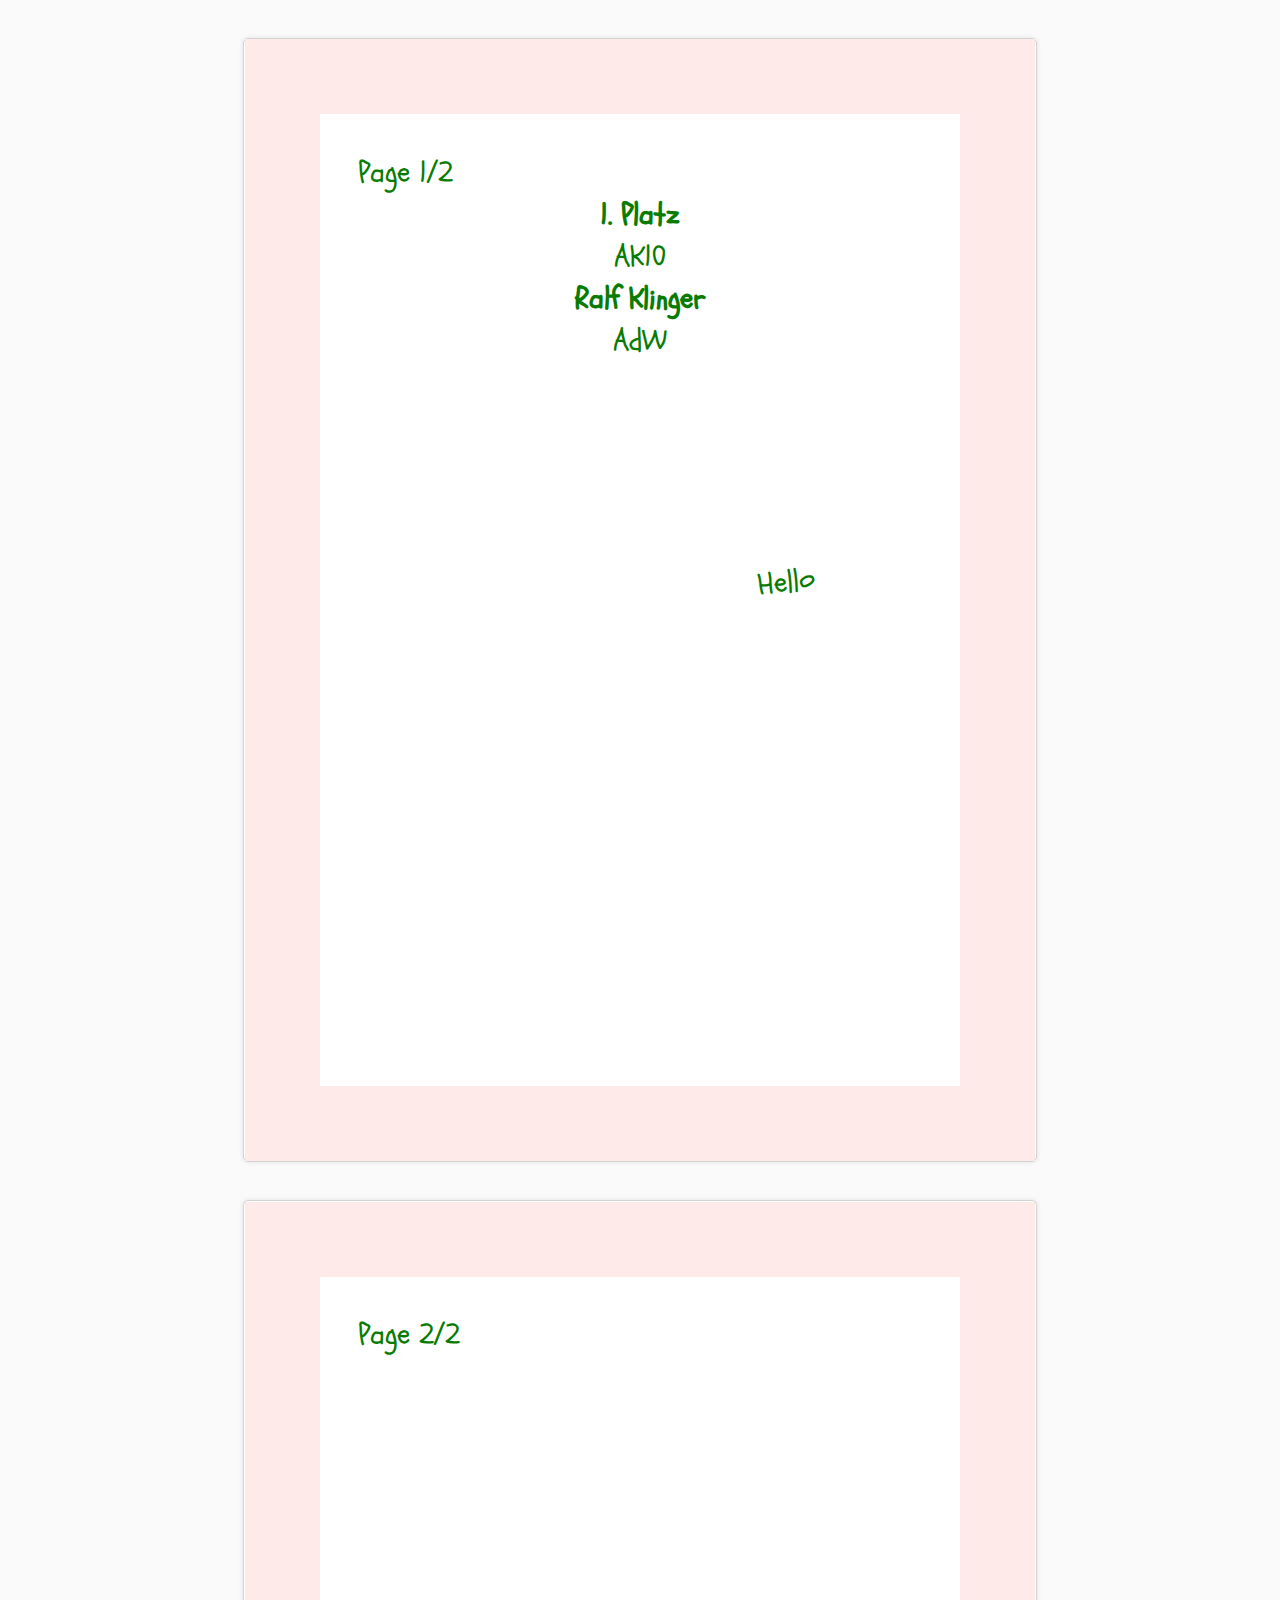
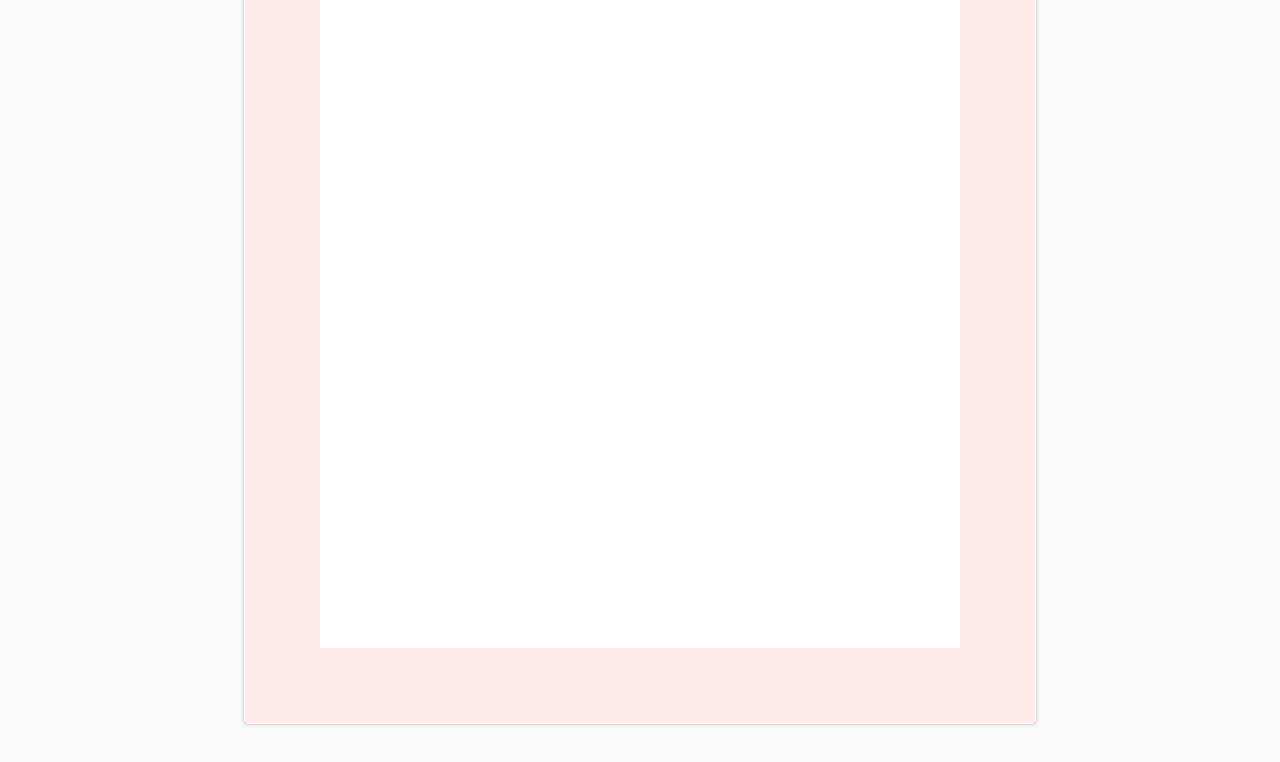
==== src/test/resources/static/test.html @ d161ccf7 "test print layout for certificate" ====
<!DOCTYPE html>
<html>
<head>
    <link rel="stylesheet" href="test.css" />
</head>
<body>

    <div class="page">
        <div class="subpage">
		Page 1/2
		
		<div class="center">
			<b>1. Platz</b><br />
			AK10<br />
			<b>Ralf Klinger</b><br />
			AdW
		</div>
	<div class="rotate">Hello</div>

		</div>    
    </div>
    <div class="page">
        <div class="subpage">Page 2/2</div>    
    </div>


</body>
</html>
---- src/test/resources/static/test.css ----
@font-face {
    font-family: Schoolbell;
    src: url(Schoolbell.ttf);
}

body {
	font-family: Schoolbell;
	color: #087B00;
	font-size: 30px;	
    width: 100%;
    height: 100%;
    margin: 0;
    padding: 0;
    background-color: #FAFAFA;
/*    font: 12pt "Tahoma"; */
}

.rotate {
/*    width: 200px;
    height: 100px;
    background-color: yellow; */
    /* Rotate div */
    -ms-transform: rotate(-7deg); /* IE 9 */
    -webkit-transform: rotate(-7deg); /* Chrome, Safari, Opera */
    transform: rotate(-7deg);
	position: absolute;
	margin-top: 200px;
	margin-left: 400px;
}

.center {
	text-align: center;
   margin: auto;
/*    width: 60%;
    border: 3px solid #73AD21;
    padding: 10px;*/
}


/**************** A4 - Print *****************/
* {
    box-sizing: border-box;
    -moz-box-sizing: border-box;
}
.page {
    width: 210mm;
    min-height: 297mm;
    padding: 20mm;
    margin: 10mm auto;
    border: 1px #D3D3D3 solid;
    border-radius: 5px;
    background: white;
    box-shadow: 0 0 5px rgba(0, 0, 0, 0.1);
}
.subpage {
    padding: 1cm;
    /*border: 5px red solid;*/
    height: 257mm;
    outline: 2cm #FFEAEA solid;
}

@page {
    size: A4;
    margin: 0;
}

@media print {
    html, body {
        width: 210mm;
        height: 297mm;        
    }
	
    .page {
        margin: 0;
        border: initial;
        border-radius: initial;
        width: initial;
        min-height: initial;
        box-shadow: initial;
        background: initial;
        page-break-after: always;
    }
}
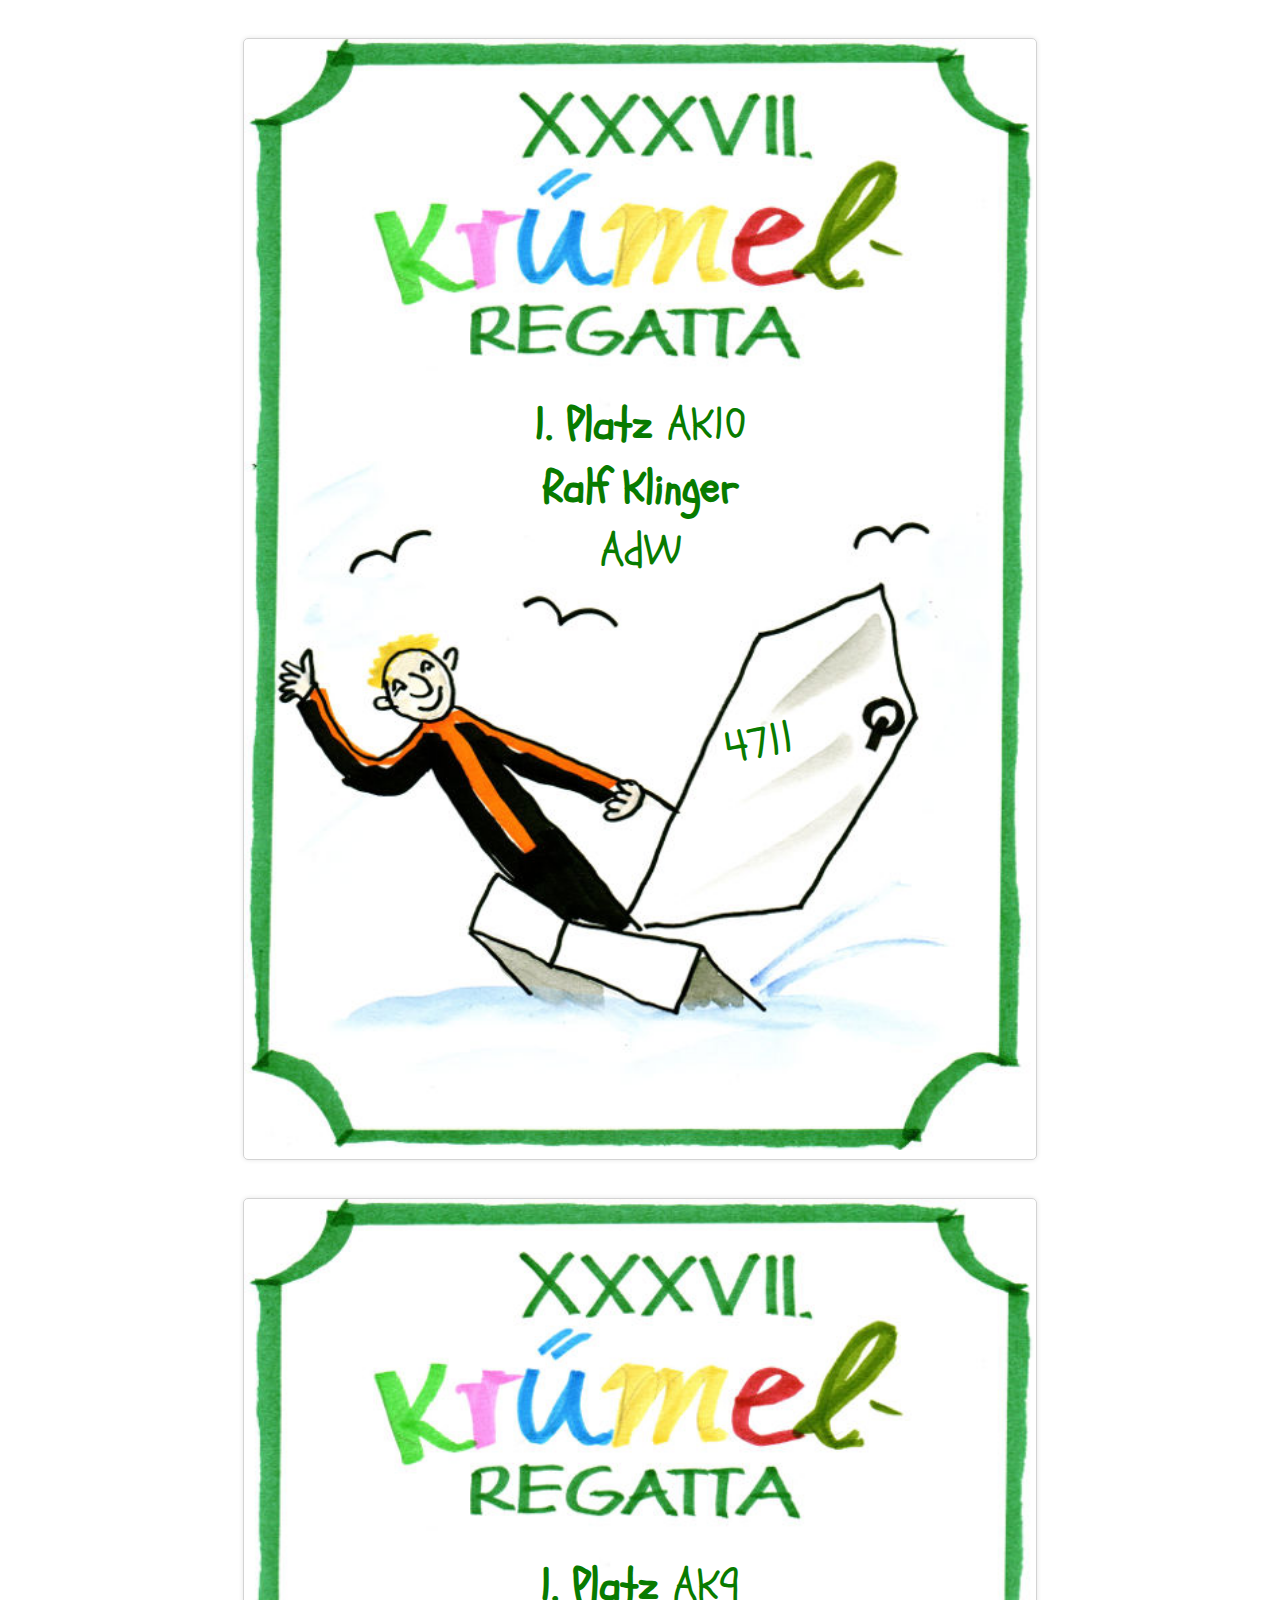
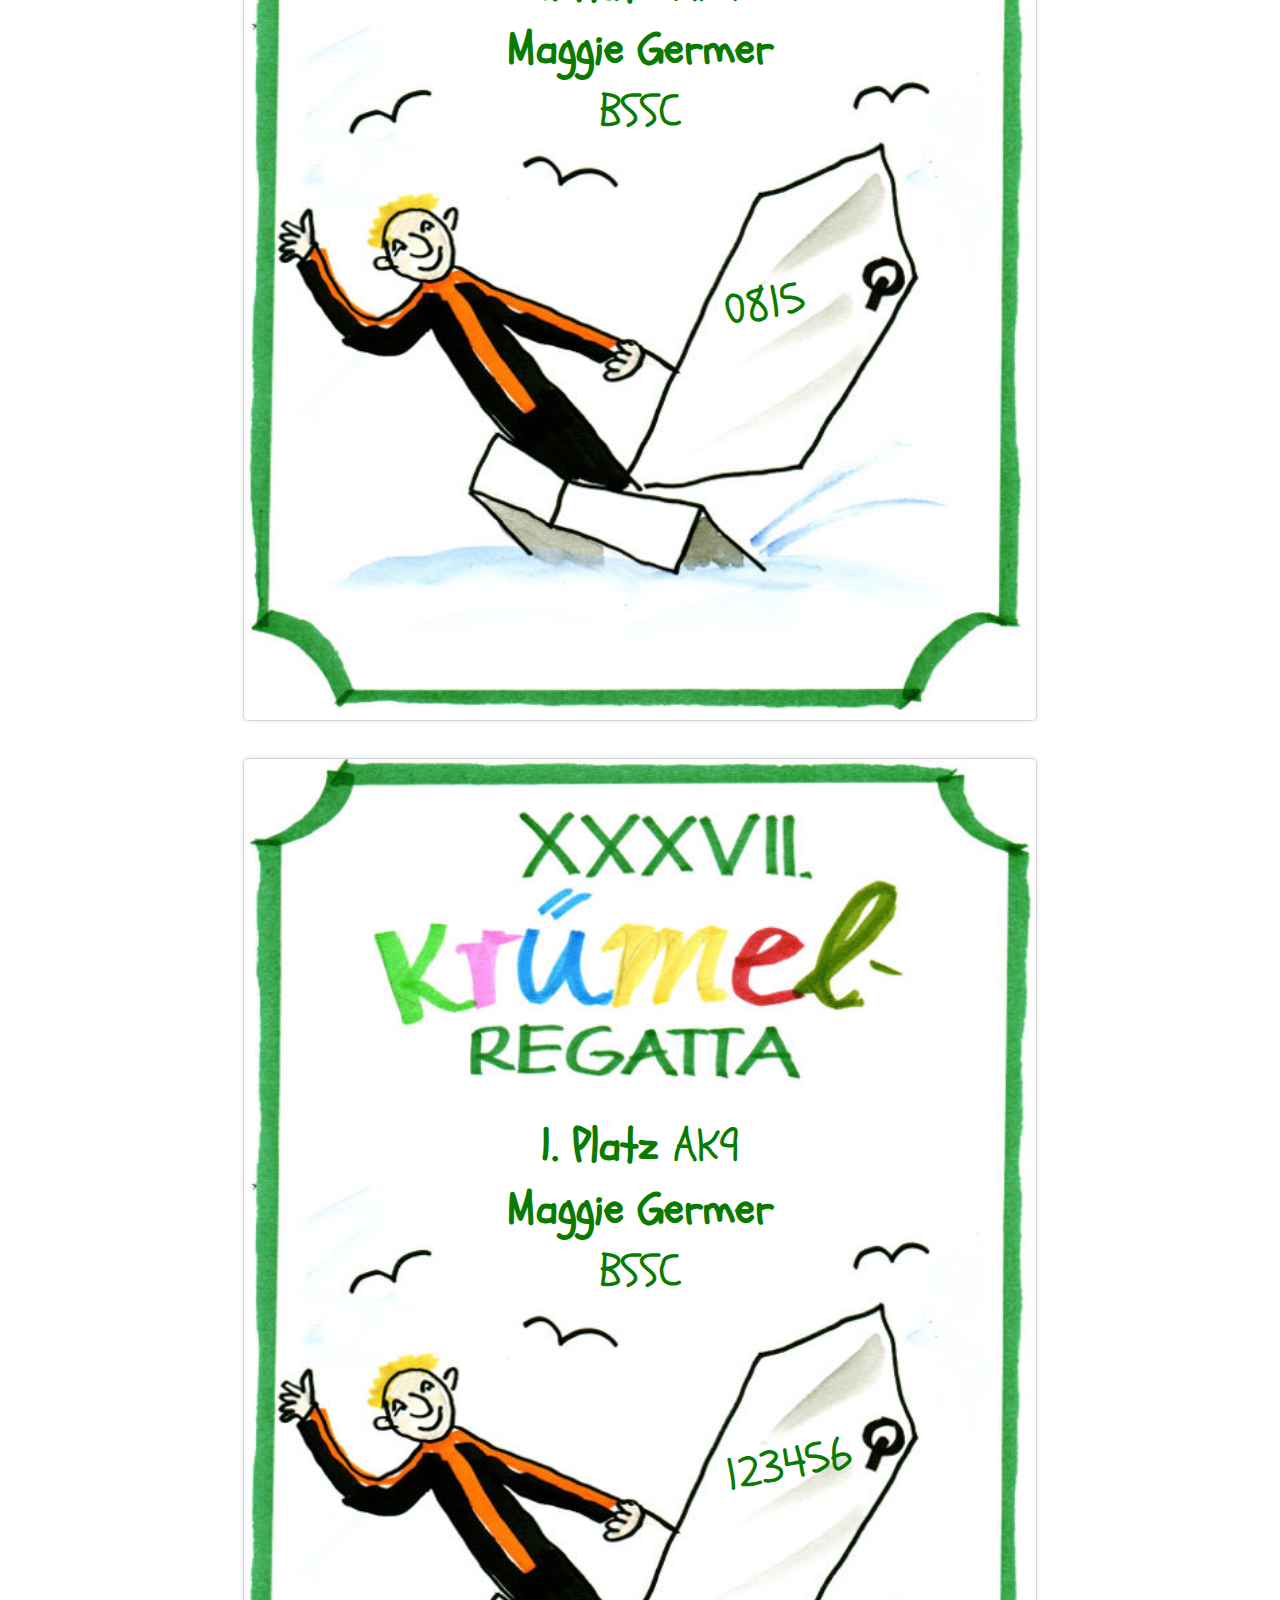
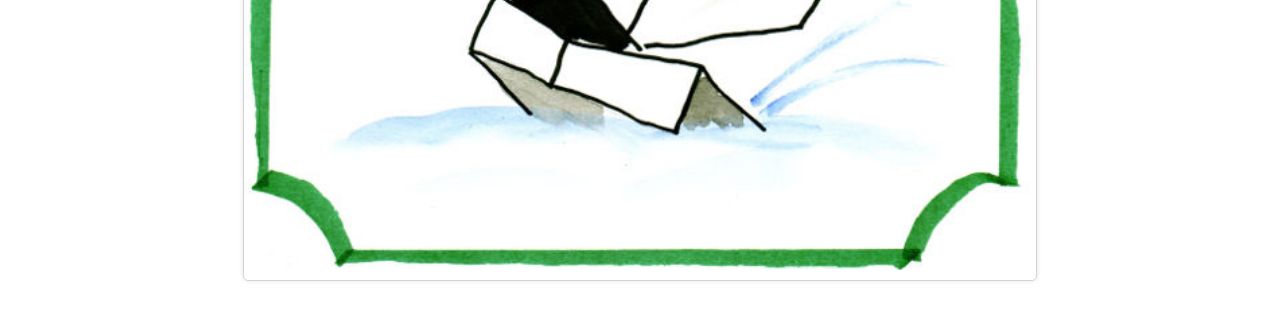
==== commit 7eaafa01: "- certificate layout test - GUI layout" ====
--- a/src/test/resources/static/test.html
+++ b/src/test/resources/static/test.html
@@ -6,21 +6,30 @@
 <body>
 
     <div class="page">
-        <div class="subpage">
-		Page 1/2
-		
 		<div class="center">
-			<b>1. Platz</b><br />
-			AK10<br />
+			<b>1. Platz</b> AK10<br />
 			<b>Ralf Klinger</b><br />
 			AdW
 		</div>
-	<div class="rotate">Hello</div>
+		<div class="rotate">4711</div>
+	</div>    
+		
+    <div class="page">
+		<div class="center">
+			<b>1. Platz</b> AK9<br />
+			<b>Maggie Germer</b><br />
+			BSSC
+		</div>	
+		<div class="rotate">0815</div>
+    </div>
 
-		</div>    
-    </div>
     <div class="page">
-        <div class="subpage">Page 2/2</div>    
+		<div class="center">
+			<b>1. Platz</b> AK9<br />
+			<b>Maggie Germer</b><br />
+			BSSC
+		</div>	
+		<div class="rotate">123456</div>
     </div>
 
 
--- a/src/test/resources/static/test.css
+++ b/src/test/resources/static/test.css
@@ -4,36 +4,38 @@
 }
 
 body {
-	font-family: Schoolbell;
-	color: #087B00;
-	font-size: 30px;	
+    font-family: Schoolbell;
+    color: #087B00;
+    font-size: 45px;	
     width: 100%;
     height: 100%;
     margin: 0;
     padding: 0;
-    background-color: #FAFAFA;
-/*    font: 12pt "Tahoma"; */
+    /*background-color: #FAFAFA;*/
+    /*    font: 12pt "Tahoma"; */
 }
 
 .rotate {
-/*    width: 200px;
-    height: 100px;
-    background-color: yellow; */
+    /*    width: 200px;
+        height: 100px;
+        background-color: yellow; */
     /* Rotate div */
-    -ms-transform: rotate(-7deg); /* IE 9 */
-    -webkit-transform: rotate(-7deg); /* Chrome, Safari, Opera */
-    transform: rotate(-7deg);
-	position: absolute;
-	margin-top: 200px;
-	margin-left: 400px;
+    -ms-transform: rotate(-11deg); /* IE 9 */
+    -webkit-transform: rotate(-11deg); /* Chrome, Safari, Opera */
+    transform: rotate(-11deg);
+    position: absolute;
+    margin-top: 130px;
+    margin-left: 405px;
 }
 
 .center {
-	text-align: center;
-   margin: auto;
-/*    width: 60%;
-    border: 3px solid #73AD21;
-    padding: 10px;*/
+    text-align: center;
+    margin-left: auto;
+    margin-top: 280px;
+    position: block;
+    /*    width: 60%;
+        border: 3px solid #73AD21;
+        padding: 10px;*/
 }
 
 
@@ -49,14 +51,17 @@
     margin: 10mm auto;
     border: 1px #D3D3D3 solid;
     border-radius: 5px;
-    background: white;
+    /*background: white;*/
+    background-image: url("Urkunde2016-a4.jpg");
+    background-size: 790px 1111px;
+    background-repeat: no-repeat;
     box-shadow: 0 0 5px rgba(0, 0, 0, 0.1);
 }
 .subpage {
     padding: 1cm;
     /*border: 5px red solid;*/
     height: 257mm;
-    outline: 2cm #FFEAEA solid;
+    /*outline: 2cm #FFEAEA solid;*/
 }
 
 @page {
@@ -69,7 +74,7 @@
         width: 210mm;
         height: 297mm;        
     }
-	
+
     .page {
         margin: 0;
         border: initial;
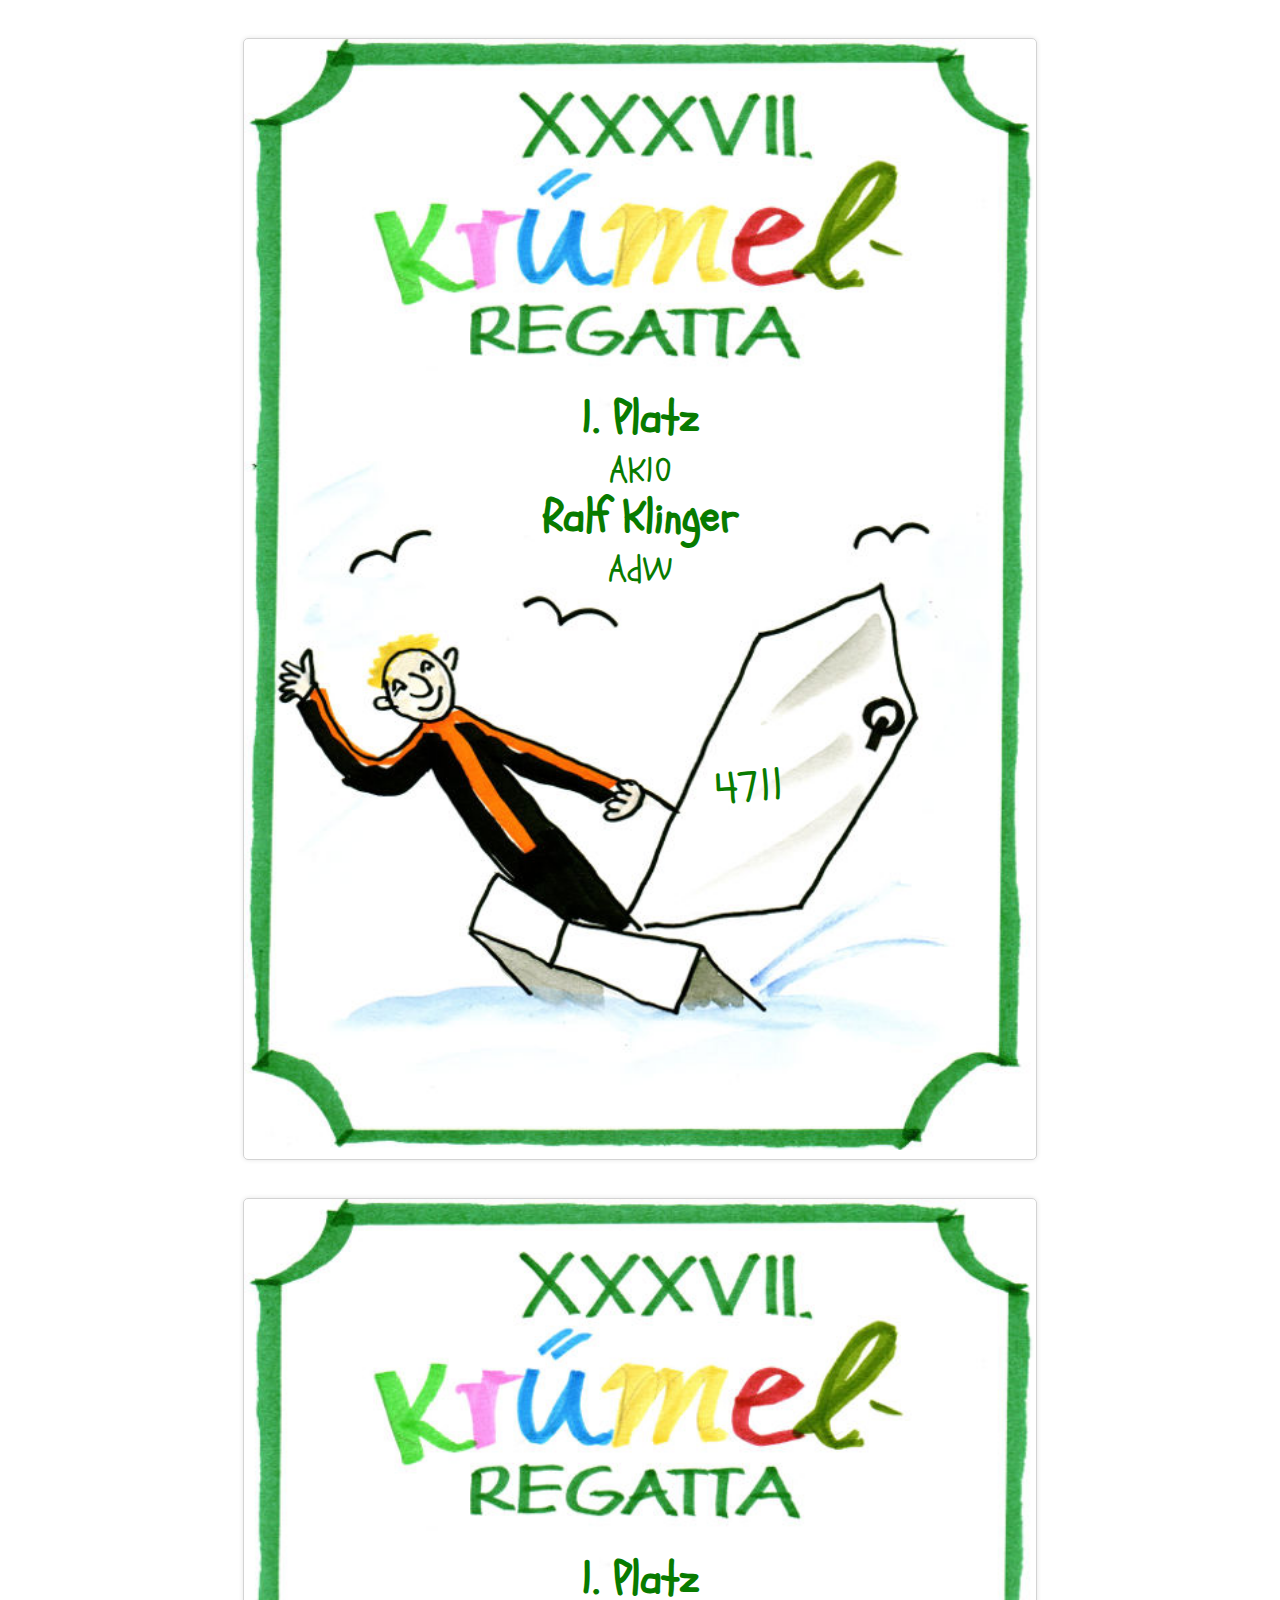
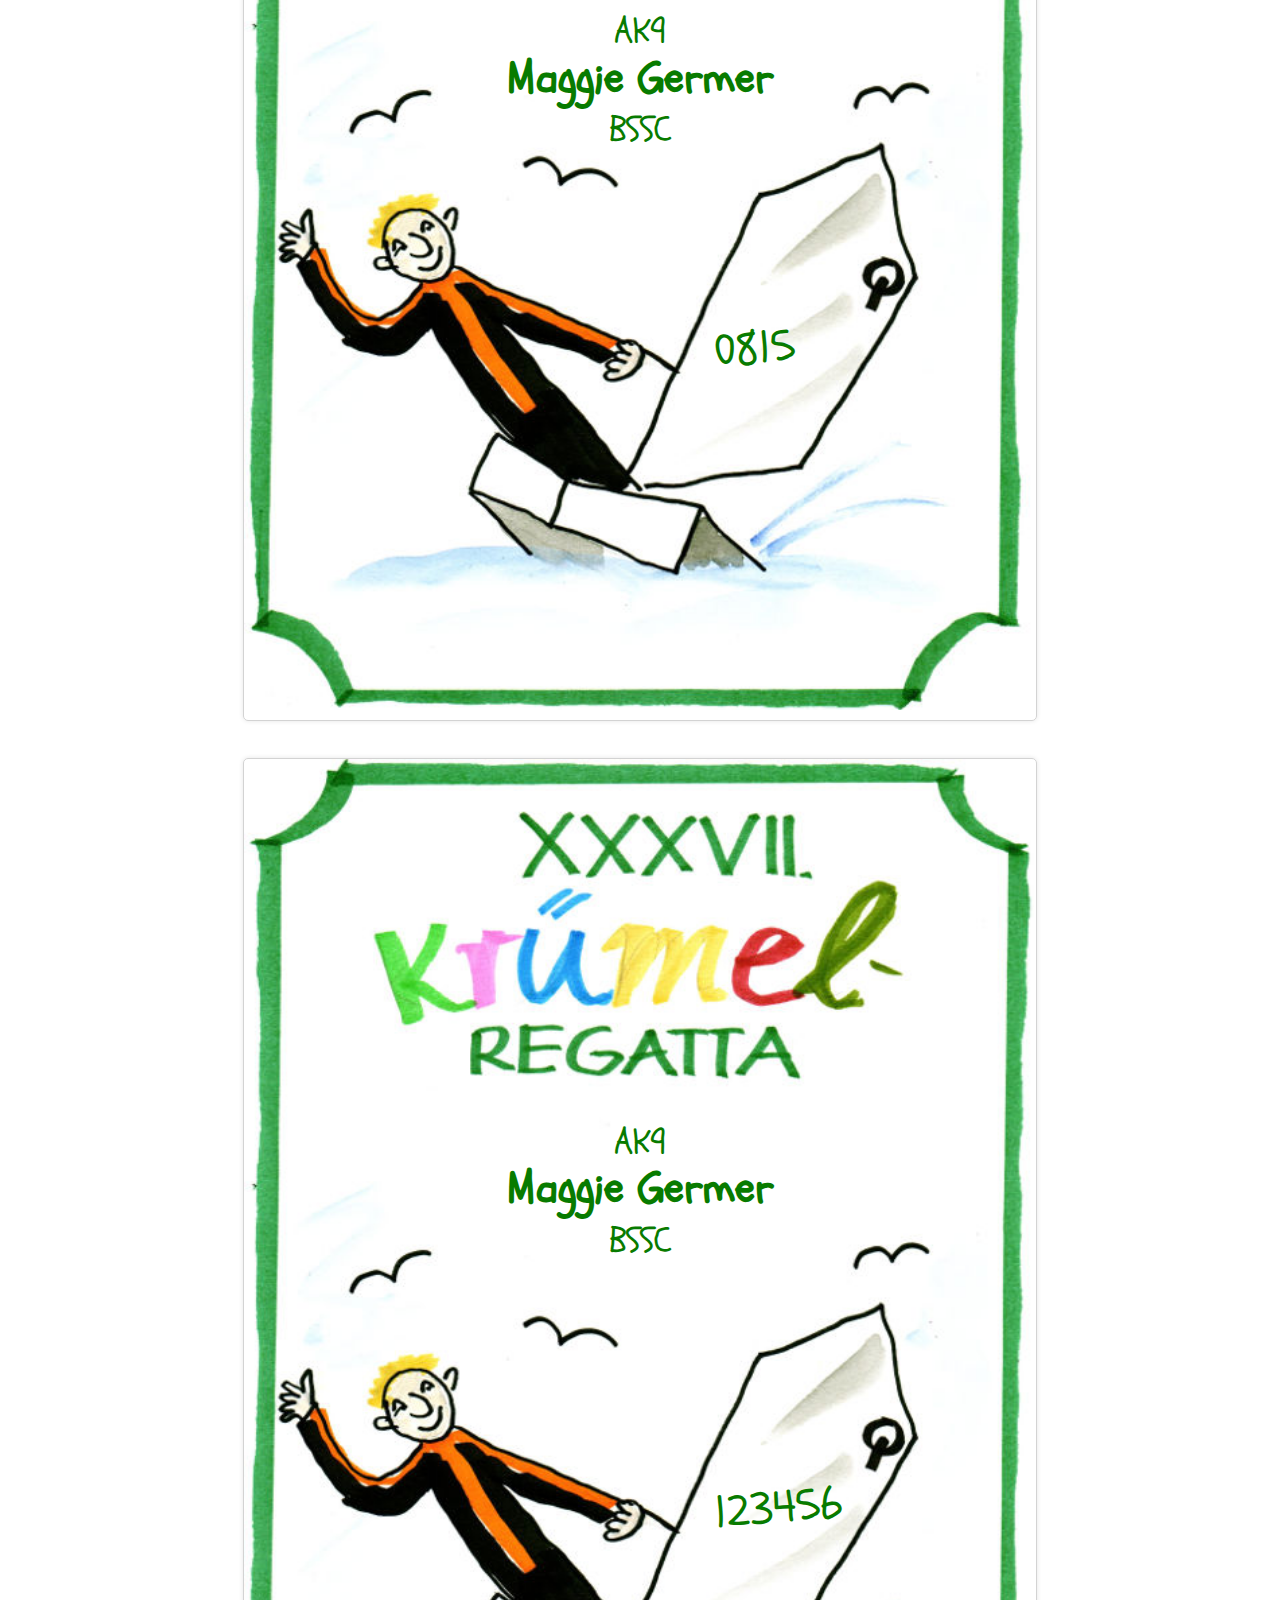
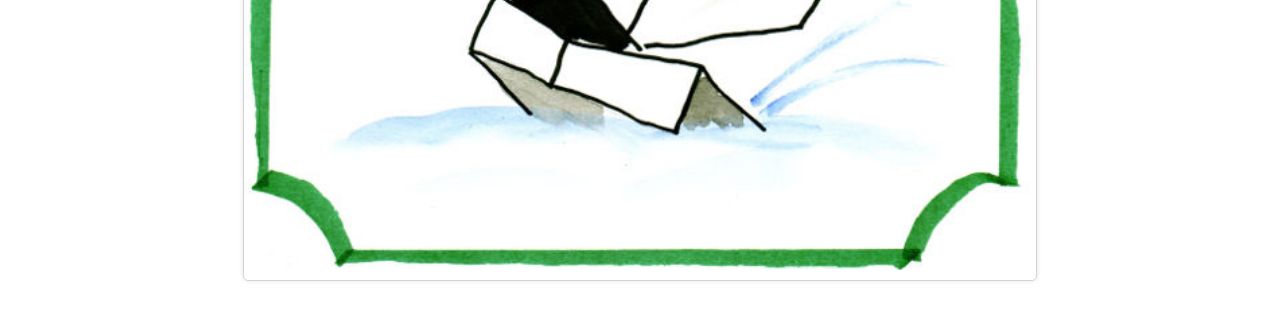
==== commit e4d3deba: "Backend first complete" ====
--- a/src/test/resources/static/test.html
+++ b/src/test/resources/static/test.html
@@ -6,32 +6,33 @@
 <body>
 
     <div class="page">
+		<div class="rotate">4711</div>
 		<div class="center">
-			<b>1. Platz</b> AK10<br />
+			<b>1. Platz</b> <br />
+			<span style="font-size:35px">AK10</span><br />
 			<b>Ralf Klinger</b><br />
-			AdW
+			<span style="font-size:35px">AdW</span>
 		</div>
-		<div class="rotate">4711</div>
 	</div>    
 		
     <div class="page">
+		<div class="rotate">0815</div>
 		<div class="center">
-			<b>1. Platz</b> AK9<br />
+			<b>1. Platz</b> <br />
+			<span style="font-size:35px">AK9</span><br />
 			<b>Maggie Germer</b><br />
-			BSSC
+			<span style="font-size:35px">BSSC</span>
 		</div>	
-		<div class="rotate">0815</div>
     </div>
 
     <div class="page">
+		<div class="rotate">123456</div>
 		<div class="center">
-			<b>1. Platz</b> AK9<br />
+			<span style="font-size:35px">AK9</span><br />
 			<b>Maggie Germer</b><br />
-			BSSC
+			<span style="font-size:35px">BSSC</span>
 		</div>	
-		<div class="rotate">123456</div>
     </div>
-
 
 </body>
 </html>
--- a/src/test/resources/static/test.css
+++ b/src/test/resources/static/test.css
@@ -5,6 +5,7 @@
 
 body {
     font-family: Schoolbell;
+    line-height: 1.1;
     color: #087B00;
     font-size: 45px;	
     width: 100%;
@@ -20,12 +21,12 @@
         height: 100px;
         background-color: yellow; */
     /* Rotate div */
-    -ms-transform: rotate(-11deg); /* IE 9 */
-    -webkit-transform: rotate(-11deg); /* Chrome, Safari, Opera */
-    transform: rotate(-11deg);
+    -ms-transform: rotate(-5deg); /* IE 9 */
+    -webkit-transform: rotate(-5deg); /* Chrome, Safari, Opera */
+    transform: rotate(-5deg);
     position: absolute;
-    margin-top: 130px;
-    margin-left: 405px;
+    margin-top: 650px;
+    margin-left: 395px;
 }
 
 .center {
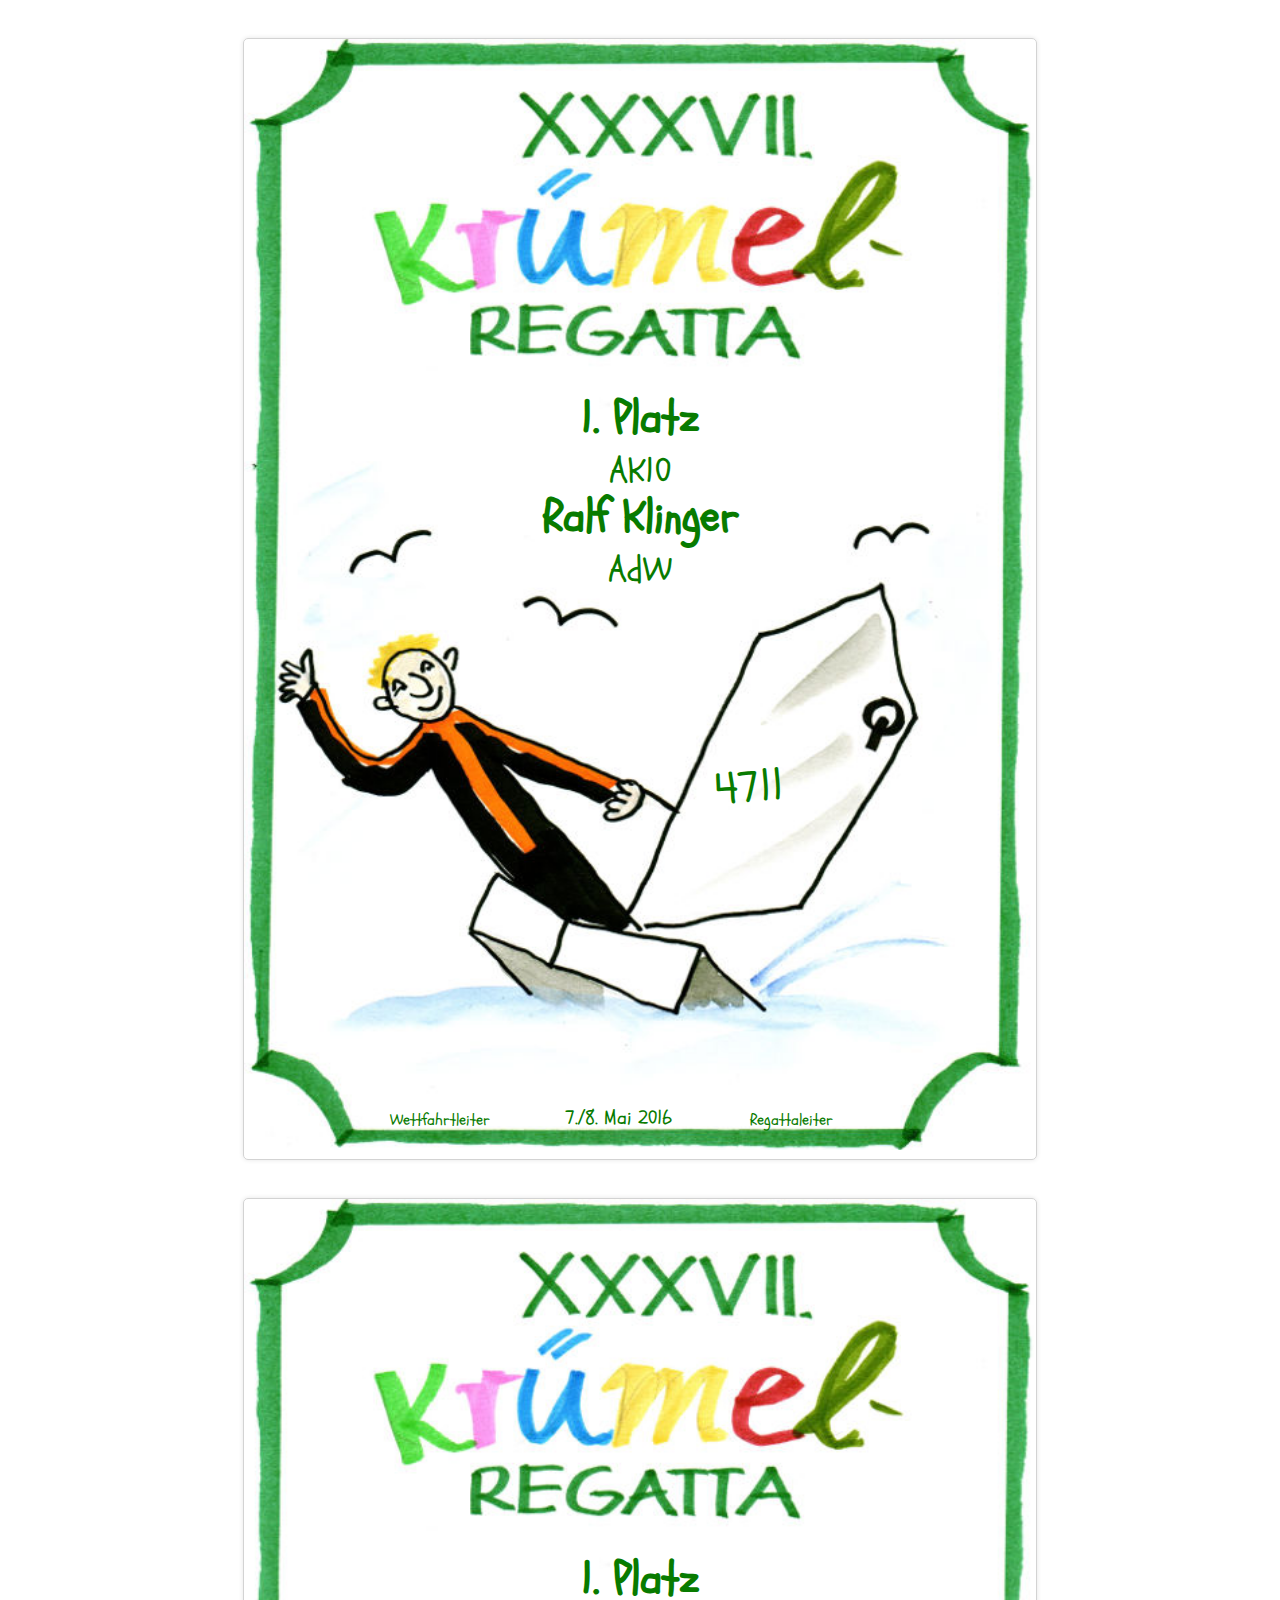
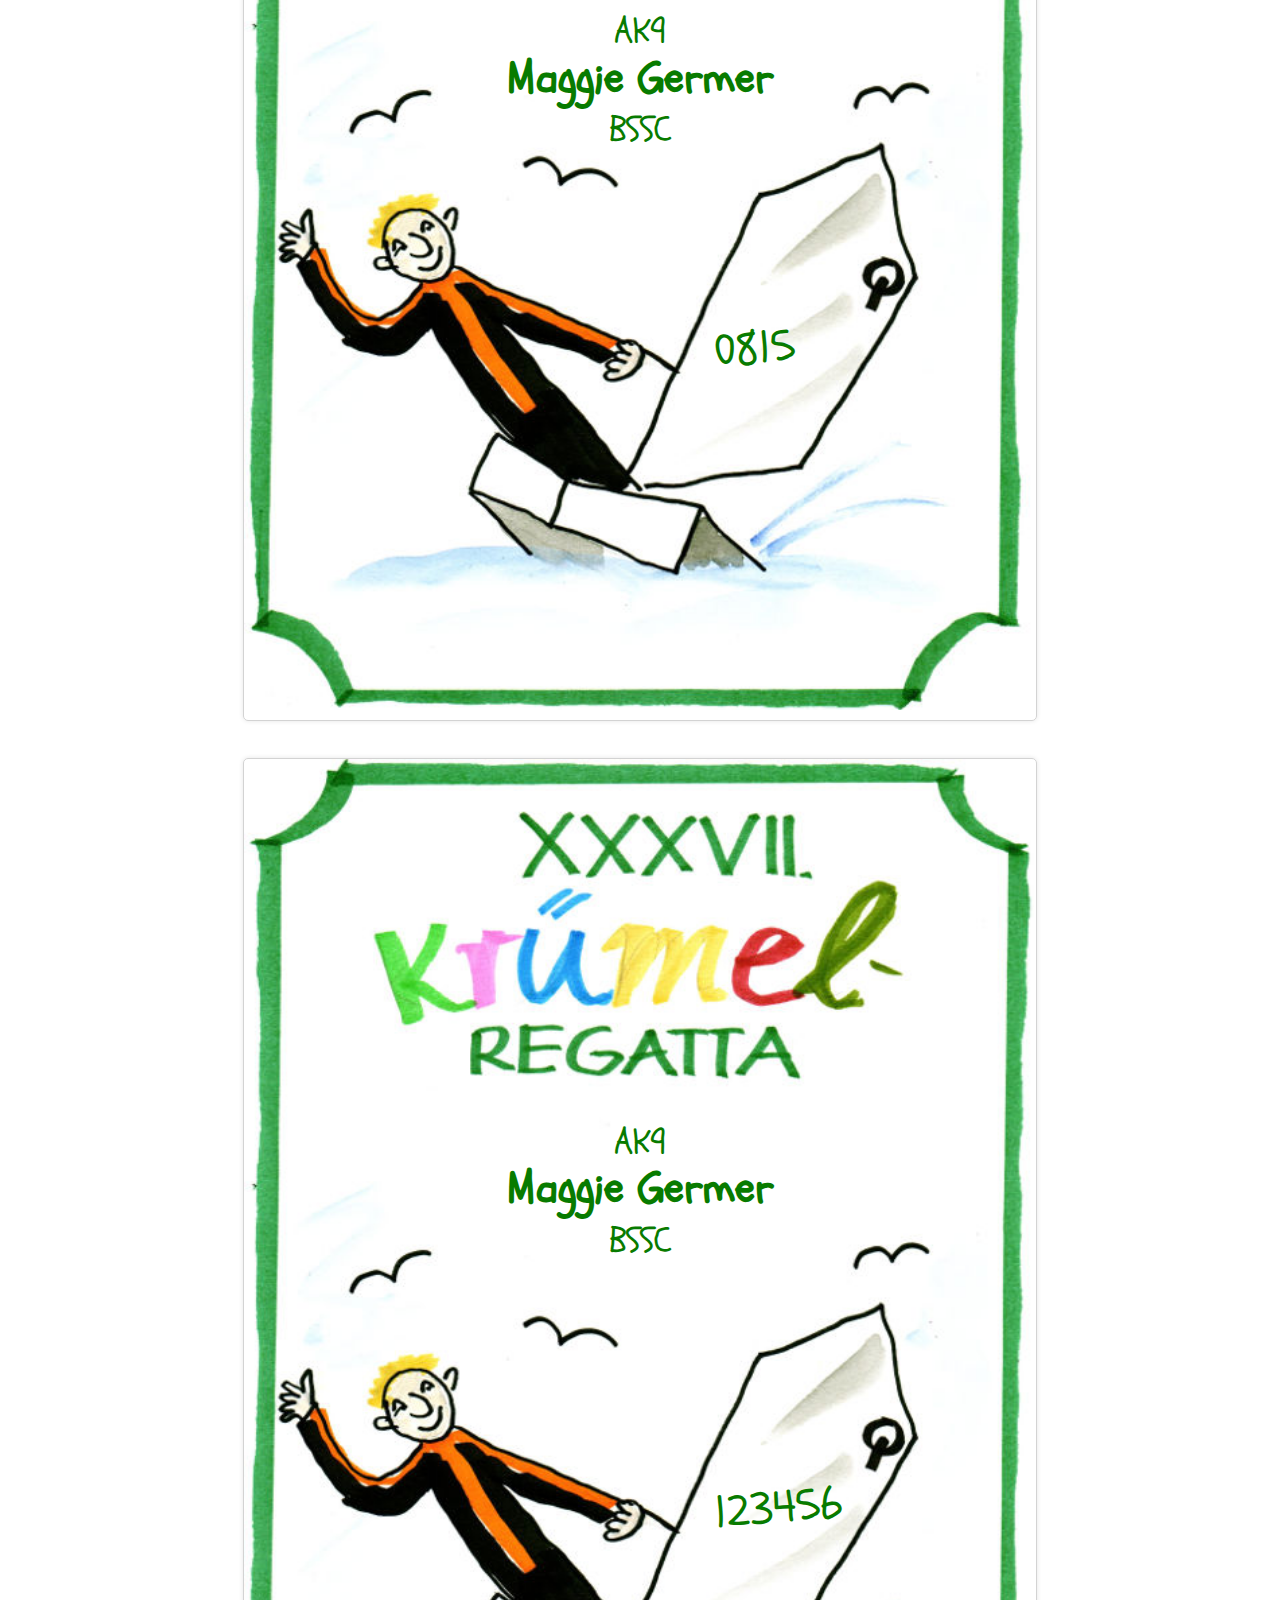
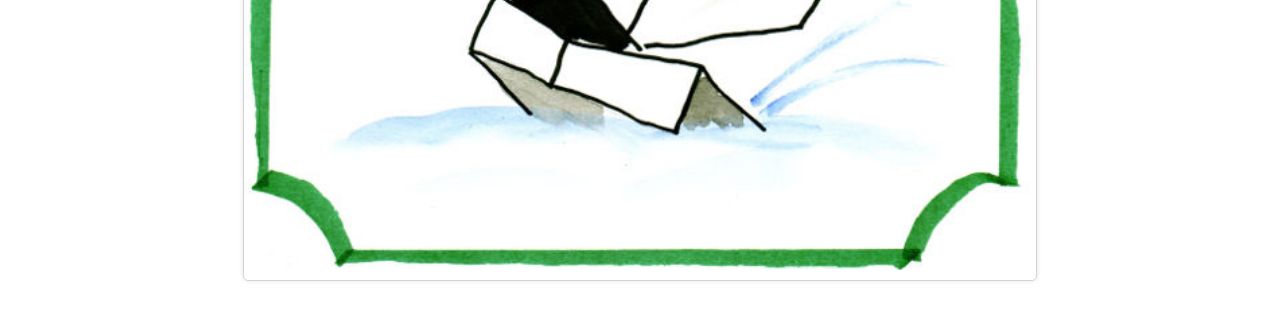
==== commit 5261a0a9: "Bugfixes from first Krümelregatta" ====
--- a/src/test/resources/static/test.html
+++ b/src/test/resources/static/test.html
@@ -13,6 +13,9 @@
 			<b>Ralf Klinger</b><br />
 			<span style="font-size:35px">AdW</span>
 		</div>
+		<div class="datum">7./8. Mai 2016</div>
+		<div class="wettfahrtleiter">Wettfahrtleiter</div>
+		<div class="regattaleiter">Regattaleiter</div>
 	</div>    
 		
     <div class="page">
--- a/src/test/resources/static/test.css
+++ b/src/test/resources/static/test.css
@@ -37,6 +37,31 @@
     /*    width: 60%;
         border: 3px solid #73AD21;
         padding: 10px;*/
+}
+
+.datum {
+	text-align: center;
+    margin-left: 245px;
+    position: absolute;
+    margin-top: 515px;
+	font-size: 20px;
+}
+
+.wettfahrtleiter {
+    position: absolute;
+    margin-top: 520px;
+    margin-left: 60px;
+    font-size: 16px;
+    padding-left: 10px;
+    padding-right: 10px;
+    
+}
+
+.regattaleiter {
+    position: absolute;
+    margin-top: 520px;
+    margin-left: 430px;
+    font-size: 16px;
 }
 
 
